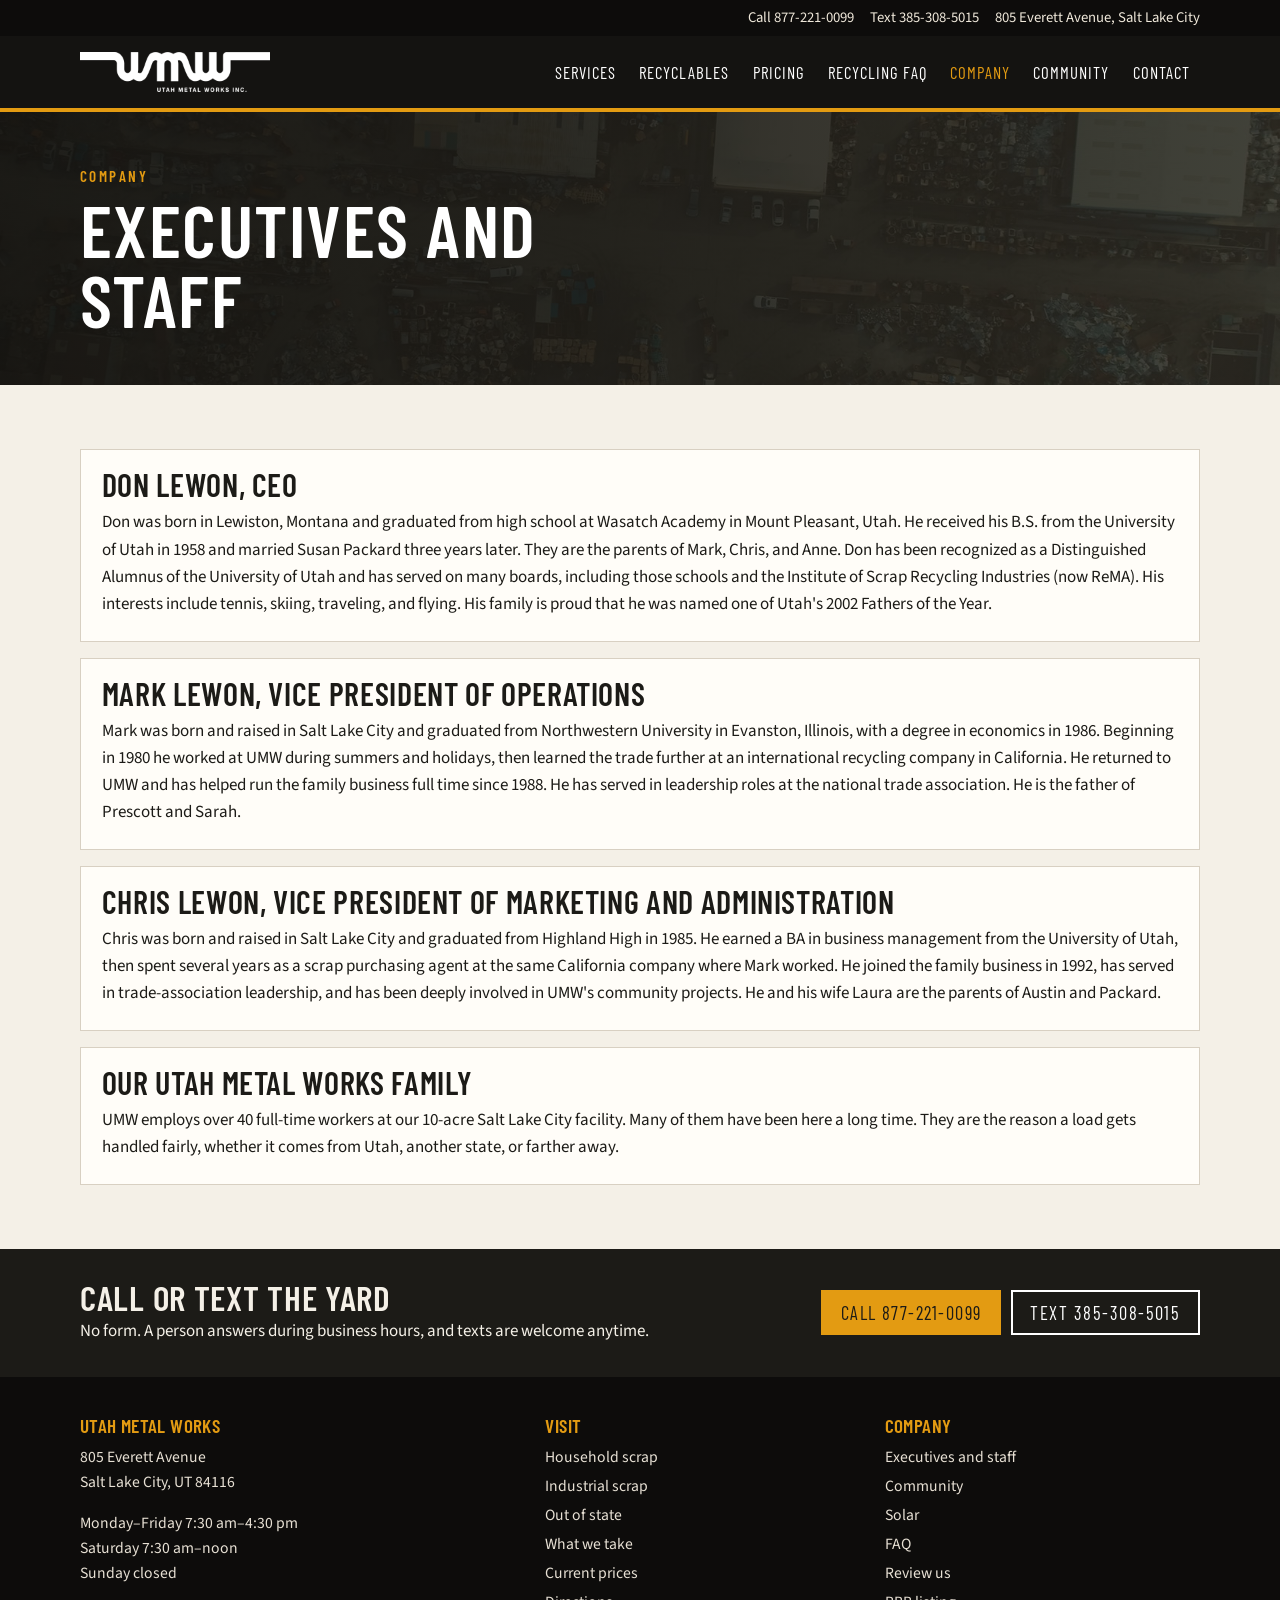
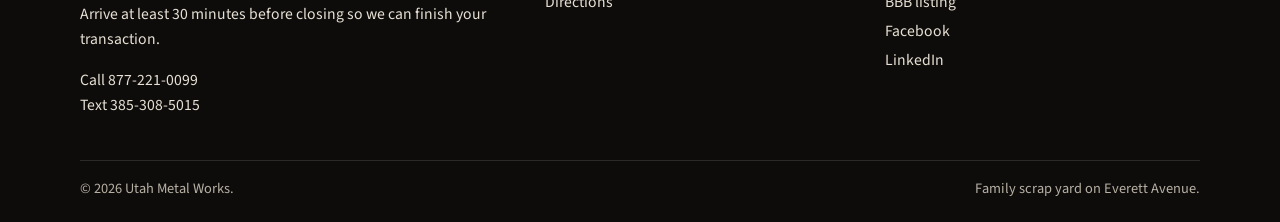
==== executives-and-staff/index.html @ 24045dce "Add a static GitHub Pages site for Utah Metal Works. Plain HTML replacement for the public yard site" ====
<!DOCTYPE html>
<html lang="en">
<head>
  <meta charset="utf-8">
  <meta name="viewport" content="width=device-width, initial-scale=1">
  <title>Executives and Staff – Utah Metal Works</title>
  <meta name="description" content="Utah Metal Works is run by the Lewon family: Don Lewon, Mark Lewon, and Chris Lewon, with a crew of about 40 at the Salt Lake City yard.">
  <link rel="icon" href="/assets/img/favicon.gif">
  <link rel="preconnect" href="https://fonts.googleapis.com">
  <link rel="preconnect" href="https://fonts.gstatic.com" crossorigin>
  <link href="https://fonts.googleapis.com/css2?family=Barlow+Condensed:wght@500;600;700&family=Source+Sans+3:ital,wght@0,400;0,600;0,700;1,400&display=swap" rel="stylesheet">
  <link rel="stylesheet" href="/assets/css/site.css">
  
</head>
<body>

<a class="skip" href="#content">Skip to content</a>
<div class="utility">
  <div class="wrap">
    <a href="tel:8772210099">Call 877-221-0099</a>
    <a href="sms:3853085015">Text 385-308-5015</a>
    <a class="street" href="/contact/">805 Everett Avenue, Salt Lake City</a>
  </div>
</div>
<header class="site-header">
  <div class="wrap bar">
    <a class="logo" href="/"><img src="/assets/img/logo-white.png" width="285" height="54" alt="Utah Metal Works"></a>
    <button class="nav-toggle" type="button" aria-expanded="false" aria-controls="site-nav">Menu</button>
    <nav class="site-nav" id="site-nav" aria-label="Primary">
      <div class="dropdown">
        <a href="/household-scrap/">Services</a>
        <div class="dropdown-panel">
          <a href="/household-scrap/">Household Scrap</a>
          <a href="/industrial-scrap/">Industrial Scrap</a>
          <a href="/buyers-information/">Buyers Information</a>
          <a href="/out-of-state-recycling/">Out of State Recycling</a>
        </div>
      </div>
      <a href="/recyclables/">Recyclables</a>
      <a href="/pricing/">Pricing</a>
      <a href="/recycling-faq/">Recycling FAQ</a>
      <div class="dropdown">
        <a href="/executives-and-staff/" aria-current="page">Company</a>
        <div class="dropdown-panel">
          <a href="/executives-and-staff/" aria-current="page">Executives and Staff</a>
          <a href="/review-us/">Review Us</a>
        </div>
      </div>
      <div class="dropdown">
        <a href="/community/">Community</a>
        <div class="dropdown-panel">
          <a href="/community/">Community</a>
          <a href="/solar/">Solar</a>
        </div>
      </div>
      <a href="/contact/">Contact</a>
    </nav>
  </div>
</header>

<main id="content">

<header class="page-hero">
  <div class="wrap">
    <p class="eyebrow">Company</p>
    <h1>Executives and staff</h1>
  </div>
</header>

<section>
  <div class="wrap people">
    <article class="person">
      <h2>Don Lewon, CEO</h2>
      <p>Don was born in Lewiston, Montana and graduated from high school at Wasatch Academy in Mount Pleasant, Utah. He received his B.S. from the University of Utah in 1958 and married Susan Packard three years later. They are the parents of Mark, Chris, and Anne. Don has been recognized as a Distinguished Alumnus of the University of Utah and has served on many boards, including those schools and the Institute of Scrap Recycling Industries (now ReMA). His interests include tennis, skiing, traveling, and flying. His family is proud that he was named one of Utah's 2002 Fathers of the Year.</p>
    </article>
    <article class="person">
      <h2>Mark Lewon, Vice President of Operations</h2>
      <p>Mark was born and raised in Salt Lake City and graduated from Northwestern University in Evanston, Illinois, with a degree in economics in 1986. Beginning in 1980 he worked at UMW during summers and holidays, then learned the trade further at an international recycling company in California. He returned to UMW and has helped run the family business full time since 1988. He has served in leadership roles at the national trade association. He is the father of Prescott and Sarah.</p>
    </article>
    <article class="person">
      <h2>Chris Lewon, Vice President of Marketing and Administration</h2>
      <p>Chris was born and raised in Salt Lake City and graduated from Highland High in 1985. He earned a BA in business management from the University of Utah, then spent several years as a scrap purchasing agent at the same California company where Mark worked. He joined the family business in 1992, has served in trade-association leadership, and has been deeply involved in UMW's community projects. He and his wife Laura are the parents of Austin and Packard.</p>
    </article>
    <article class="person">
      <h2>Our Utah Metal Works family</h2>
      <p>UMW employs over 40 full-time workers at our 10-acre Salt Lake City facility. Many of them have been here a long time. They are the reason a load gets handled fairly, whether it comes from Utah, another state, or farther away.</p>
    </article>
  </div>
</section>

</main>

<section class="invite">
  <div class="wrap">
    <div>
      <h2>Call or text the yard</h2>
      <p>No form. A person answers during business hours, and texts are welcome anytime.</p>
    </div>
    <div class="actions">
      <a class="btn btn-gold" href="tel:8772210099">Call 877-221-0099</a>
      <a class="btn btn-ghost" href="sms:3853085015">Text 385-308-5015</a>
    </div>
  </div>
</section>


<footer class="footer">
  <div class="wrap footer-grid">
    <div>
      <h2>Utah Metal Works</h2>
      <p>805 Everett Avenue<br>Salt Lake City, UT 84116</p>
      <p>Monday–Friday 7:30 am–4:30 pm<br>Saturday 7:30 am–noon<br>Sunday closed</p>
      <p>Arrive at least 30 minutes before closing so we can finish your transaction.</p>
      <p><a href="tel:8772210099">Call 877-221-0099</a><br><a href="sms:3853085015">Text 385-308-5015</a></p>
    </div>
    <div>
      <h2>Visit</h2>
      <ul>
        <li><a href="/household-scrap/">Household scrap</a></li>
        <li><a href="/industrial-scrap/">Industrial scrap</a></li>
        <li><a href="/out-of-state-recycling/">Out of state</a></li>
        <li><a href="/recyclables/">What we take</a></li>
        <li><a href="/pricing/">Current prices</a></li>
        <li><a href="/contact/">Directions</a></li>
      </ul>
    </div>
    <div>
      <h2>Company</h2>
      <ul>
        <li><a href="/executives-and-staff/">Executives and staff</a></li>
        <li><a href="/community/">Community</a></li>
        <li><a href="/solar/">Solar</a></li>
        <li><a href="/recycling-faq/">FAQ</a></li>
        <li><a href="/review-us/">Review us</a></li>
        <li><a href="https://www.bbb.org/us/ut/salt-lake-city/profile/recycling-center/utah-metal-works-inc-1126-86080009">BBB listing</a></li>
        <li><a href="https://www.facebook.com/Utah-Metal-Works-Inc-423974660949851/">Facebook</a></li>
        <li><a href="https://www.linkedin.com/company/8214620/">LinkedIn</a></li>
      </ul>
    </div>
  </div>
  <div class="wrap legal">
    <span>© 2026 Utah Metal Works.</span>
    <span>Family scrap yard on Everett Avenue.</span>
  </div>
</footer>

<script src="/assets/js/site.js"></script>
</body>
</html>
---- assets/css/site.css ----
:root {
  --ink: #1c1b17;
  --muted: #5e584e;
  --paper: #f4f0e7;
  --paper-2: #e8e2d4;
  --card: #fffdf8;
  --line: #d8d0c2;
  --header: #141311;
  --gold: #e39b12;
  --gold-deep: #a86e08;
  --green: #7d9414;
  --shade: rgba(12, 11, 9, 0.55);
  --shadow: 0 16px 40px rgba(28, 27, 23, 0.12);
  --serif: "Source Sans 3", "Segoe UI", sans-serif;
  --display: "Barlow Condensed", "Arial Narrow", Impact, sans-serif;
  --wrap: 1120px;
  --header-h: 4.5rem;
}

*,
*::before,
*::after { box-sizing: border-box; }

html { scroll-behavior: smooth; }

body {
  margin: 0;
  color: var(--ink);
  background: var(--paper);
  font-family: var(--serif);
  font-size: 1.0625rem;
  line-height: 1.6;
  overflow-x: clip;
}

img { max-width: 100%; height: auto; display: block; }

a { color: var(--gold-deep); }
a:hover { color: var(--ink); }
:focus-visible { outline: 3px solid var(--gold); outline-offset: 2px; }

h1, h2, h3, .display {
  font-family: var(--display);
  font-weight: 600;
  letter-spacing: 0.02em;
  line-height: 0.95;
  margin: 0 0 0.6rem;
}

h1 { font-size: clamp(2.6rem, 6vw, 4.6rem); text-transform: uppercase; }
h2 { font-size: clamp(2rem, 4vw, 2.8rem); text-transform: uppercase; }
h3 { font-size: 1.55rem; text-transform: uppercase; letter-spacing: 0.04em; }

p { margin: 0 0 1rem; }

.skip {
  position: absolute;
  left: 1rem;
  top: -4rem;
  background: var(--gold);
  color: var(--ink);
  padding: 0.5rem 0.8rem;
  z-index: 20;
}
.skip:focus { top: 0.5rem; }

.wrap {
  width: min(var(--wrap), calc(100% - 2.5rem));
  margin-inline: auto;
}

.eyebrow {
  font-family: var(--display);
  text-transform: uppercase;
  letter-spacing: 0.16em;
  font-size: 0.95rem;
  font-weight: 600;
  color: var(--gold);
  margin: 0 0 0.4rem;
}

.muted { color: var(--muted); }

/* Header */
.utility {
  background: #0d0c0b;
  color: #efe8da;
  font-size: 0.92rem;
}
.utility .wrap {
  display: flex;
  flex-wrap: wrap;
  gap: 0.35rem 1rem;
  justify-content: flex-end;
  padding: 0.4rem 0;
  min-width: 0;
}
.utility a { color: #efe8da; text-decoration: none; }
.utility a:hover { color: var(--gold); }

.site-header {
  position: sticky;
  top: 0;
  z-index: 10;
  background: var(--header);
  color: #fff;
  border-bottom: 4px solid var(--gold);
}
.site-header .bar {
  display: flex;
  align-items: center;
  gap: 1rem;
  min-height: var(--header-h);
}
.logo { display: flex; align-items: center; margin-right: auto; min-width: 0; }
.logo img { height: 40px; width: 190px; max-width: 58vw; }

.nav-toggle {
  display: none;
  flex-shrink: 0;
  background: transparent;
  color: #fff;
  border: 1px solid rgba(255,255,255,0.45);
  font-family: var(--display);
  letter-spacing: 0.12em;
  text-transform: uppercase;
  padding: 0.45rem 0.75rem;
  font-size: 1.05rem;
}

.site-nav { display: flex; align-items: center; gap: 0.15rem; }
.site-nav a {
  color: #fff;
  text-decoration: none;
  font-family: var(--display);
  text-transform: uppercase;
  letter-spacing: 0.06em;
  font-size: 1.05rem;
  padding: 0.45rem 0.65rem;
  display: inline-block;
}
.site-nav a:hover,
.site-nav a[aria-current="page"] { color: var(--gold); }

.dropdown { position: relative; }
.dropdown-panel {
  display: none;
  position: absolute;
  top: 100%;
  left: 0;
  min-width: 15rem;
  background: #221f1b;
  padding: 0.4rem 0;
  box-shadow: var(--shadow);
}
.dropdown-panel a { display: block; padding: 0.45rem 0.9rem; }
.dropdown:hover .dropdown-panel,
.dropdown:focus-within .dropdown-panel { display: block; }

/* Hero */
.hero {
  position: relative;
  min-height: 78vh;
  display: grid;
  align-items: end;
  color: #fff;
  background: #141311 url("/assets/img/hero-poster.jpg") center/cover no-repeat;
  overflow: hidden;
}
.hero-video {
  position: absolute;
  inset: 0;
  width: 100%;
  height: 100%;
  min-width: 0;
  max-width: 100%;
  object-fit: cover;
}
.hero-shade {
  position: absolute;
  inset: 0;
  background:
    linear-gradient(180deg, rgba(12,11,9,0.25) 0%, rgba(12,11,9,0.2) 40%, rgba(12,11,9,0.82) 100%);
}
.hero-copy {
  position: relative;
  padding: 4.5rem 0 3.2rem;
  max-width: 46rem;
}
.hero h1, .hero p { overflow-wrap: break-word; }
.hero h1 { margin-bottom: 0.7rem; }
.hero p { font-size: 1.25rem; max-width: 36rem; }
.hero .actions { display: flex; flex-wrap: wrap; gap: 0.75rem; margin-top: 1.2rem; }

.btn {
  display: inline-block;
  text-decoration: none;
  font-family: var(--display);
  text-transform: uppercase;
  letter-spacing: 0.08em;
  font-size: 1.15rem;
  padding: 0.7rem 1.1rem;
  border: 2px solid transparent;
  line-height: 1;
}
.btn-gold { background: var(--gold); color: var(--ink); }
.btn-gold:hover { background: #f0b02a; color: var(--ink); }
.btn-ghost { border-color: #fff; color: #fff; background: transparent; }
.btn-ghost:hover { background: #fff; color: var(--ink); }
.btn-ink { background: var(--ink); color: #fff; }
.btn-ink:hover { background: #000; color: #fff; }

/* Sections */
section { padding: 4rem 0; }
.band { background: var(--paper-2); }
.band-ink { background: var(--header); color: #f4f0e7; }
.band-ink a { color: var(--gold); }

.split {
  display: grid;
  grid-template-columns: 1.1fr 0.9fr;
  gap: 2rem;
  align-items: center;
}
.split img { width: 100%; height: 100%; object-fit: cover; max-height: 420px; }

.cards {
  display: grid;
  grid-template-columns: 1fr 1fr;
  gap: 1.25rem;
}
.card {
  background: var(--card);
  border: 1px solid var(--line);
  padding: 1.4rem 1.4rem 1.2rem;
  box-shadow: 0 1px 0 rgba(28,27,23,0.04);
}
.card h2 { font-size: 2rem; }

.hours {
  display: grid;
  grid-template-columns: repeat(3, 1fr);
  gap: 1rem;
  margin: 1rem 0 0;
  padding: 0;
  list-style: none;
}
.hours li {
  background: var(--card);
  border-top: 4px solid var(--gold);
  padding: 1rem 1.1rem;
}
.hours strong { display: block; font-family: var(--display); font-size: 1.35rem; text-transform: uppercase; letter-spacing: 0.04em; }

.tabs { display: grid; grid-template-columns: 16rem 1fr; gap: 1.5rem; align-items: start; }
.tablist { display: grid; gap: 0.4rem; }
.tablist button {
  text-align: left;
  background: transparent;
  border: 1px solid var(--line);
  font-family: var(--display);
  text-transform: uppercase;
  letter-spacing: 0.05em;
  font-size: 1.15rem;
  padding: 0.75rem 0.9rem;
  cursor: pointer;
  color: var(--ink);
}
.tablist button[aria-selected="true"] {
  background: var(--ink);
  color: #fff;
  border-color: var(--ink);
}
.tabpanel { background: var(--card); border: 1px solid var(--line); padding: 1.4rem 1.5rem; }
.tabpanel[hidden] { display: none; }

.quotes {
  display: grid;
  grid-template-columns: repeat(3, 1fr);
  gap: 1rem;
}
blockquote {
  margin: 0;
  background: var(--card);
  border-left: 4px solid var(--gold);
  padding: 1.1rem 1.2rem;
}
blockquote p { font-size: 1.02rem; }
blockquote footer { color: var(--muted); font-family: var(--display); letter-spacing: 0.06em; text-transform: uppercase; }

.fact {
  display: grid;
  grid-template-columns: auto 1fr;
  gap: 1.2rem;
  align-items: center;
}
.fact b {
  font-family: var(--display);
  font-size: clamp(4rem, 8vw, 6.5rem);
  line-height: 0.8;
  color: var(--gold);
  font-weight: 600;
}

.gallery {
  display: grid;
  grid-template-columns: repeat(4, 1fr);
  gap: 0.55rem;
}
.shot {
  padding: 0;
  border: 0;
  background: #222;
  cursor: zoom-in;
  display: block;
  width: 100%;
}
.shot img { width: 100%; aspect-ratio: 3/2; object-fit: cover; }
.shot:focus-visible { outline: 3px solid var(--gold); outline-offset: 2px; }

dialog.lightbox {
  border: 0;
  padding: 0;
  background: transparent;
  max-width: min(960px, 94vw);
}
dialog.lightbox::backdrop { background: rgba(8,7,6,0.86); }
dialog.lightbox img { width: 100%; max-height: 82vh; object-fit: contain; background: #111; }
dialog.lightbox form { display: flex; justify-content: flex-end; margin-bottom: 0.4rem; }
dialog.lightbox button {
  background: var(--gold);
  border: 0;
  font-family: var(--display);
  text-transform: uppercase;
  letter-spacing: 0.08em;
  padding: 0.4rem 0.7rem;
  cursor: pointer;
}

.grid-items {
  display: grid;
  grid-template-columns: repeat(auto-fill, minmax(160px, 1fr));
  gap: 0.8rem;
}
.item {
  background: var(--card);
  border: 1px solid var(--line);
  text-align: center;
  padding: 0.8rem 0.6rem 0.9rem;
}
.item img {
  width: 100%;
  aspect-ratio: 1;
  object-fit: cover;
  margin-bottom: 0.55rem;
  background: #efeae0;
}
.item span {
  display: block;
  font-family: var(--display);
  text-transform: uppercase;
  letter-spacing: 0.04em;
  font-size: 1.05rem;
  line-height: 1.15;
}

.prose { max-width: 44rem; }
.prose ul, .prose ol { margin: 0 0 1rem; padding-left: 1.2rem; }
.prose li { margin: 0.25rem 0; }
.prose h2 { margin-top: 2rem; }
.prose h3 { margin-top: 1.4rem; }

.groups { display: grid; grid-template-columns: 1fr 1fr; gap: 1rem; }
.group { background: var(--card); border: 1px solid var(--line); padding: 1rem 1.1rem 0.4rem; }
.group h3 { font-size: 1.25rem; }

.steps { list-style: none; padding: 0; margin: 1.2rem 0 0; display: grid; gap: 0.8rem; }
.steps li {
  display: grid;
  grid-template-columns: auto 1fr;
  gap: 0.9rem;
  background: var(--card);
  border: 1px solid var(--line);
  padding: 1rem;
}
.steps b {
  font-family: var(--display);
  font-size: 2.4rem;
  color: var(--gold-deep);
  line-height: 1;
}

.people { display: grid; gap: 1rem; }
.person { background: var(--card); border: 1px solid var(--line); padding: 1.2rem 1.3rem 0.4rem; }
.person h2 { font-size: 2rem; }

.faq { display: grid; gap: 0.55rem; }
.faq details {
  background: var(--card);
  border: 1px solid var(--line);
  padding: 0.7rem 1rem;
}
.faq summary {
  cursor: pointer;
  font-family: var(--display);
  font-size: 1.3rem;
  letter-spacing: 0.03em;
  text-transform: uppercase;
}
.faq details p:last-child { margin-bottom: 0.3rem; }

.price-wrap { overflow-x: auto; background: var(--card); border: 1px solid var(--line); }
table.prices { width: 100%; border-collapse: collapse; min-width: 28rem; }
table.prices th, table.prices td {
  text-align: left;
  padding: 0.7rem 1rem;
  border-bottom: 1px solid var(--line);
}
table.prices th {
  font-family: var(--display);
  text-transform: uppercase;
  letter-spacing: 0.06em;
  font-size: 1rem;
  background: var(--ink);
  color: #fff;
}
table.prices td:last-child, table.prices th:last-child {
  text-align: right;
  font-variant-numeric: tabular-nums;
  white-space: nowrap;
  font-weight: 600;
}
table.prices tr:nth-child(even) td { background: #faf7f1; }

.pair { display: grid; grid-template-columns: 1fr 1fr; gap: 1rem; margin: 1rem 0 1.4rem; }
.pair img { width: 100%; height: 280px; object-fit: cover; }

.contact-grid {
  display: grid;
  grid-template-columns: 1fr 1fr;
  gap: 1.5rem;
  align-items: start;
}
.phones { display: grid; gap: 0.7rem; margin: 1rem 0; }
.phones a {
  display: block;
  text-decoration: none;
  background: var(--card);
  border: 1px solid var(--line);
  border-left: 4px solid var(--gold);
  padding: 0.9rem 1rem;
  color: var(--ink);
}
.phones a strong {
  display: block;
  font-family: var(--display);
  font-size: 2rem;
  letter-spacing: 0.03em;
}
.phones a span { color: var(--muted); font-size: 0.95rem; }
.map-frame { border: 0; width: 100%; height: 360px; background: var(--paper-2); }

.invite {
  background: var(--ink);
  color: #f4f0e7;
  padding: 2rem 0;
}
.invite .wrap { display: flex; flex-wrap: wrap; gap: 1rem 2rem; align-items: center; justify-content: space-between; }
.invite h2 { margin: 0; font-size: 2.2rem; }
.invite p { margin: 0.2rem 0 0; }
.invite .actions { display: flex; gap: 0.6rem; flex-wrap: wrap; }

.badges { display: flex; flex-wrap: wrap; gap: 1.2rem; align-items: center; }
.badges img { height: 88px; width: auto; background: #fff; }

.page-hero {
  color: #fff;
  background:
    linear-gradient(90deg, rgba(14,13,11,0.82), rgba(14,13,11,0.4)),
    url("/assets/img/bg-contact.jpg") center/cover no-repeat;
  padding: 3.2rem 0 2.6rem;
}
.page-hero h1 { max-width: 16ch; }

.footer {
  background: #0d0c0b;
  color: #e7e0d4;
  padding: 2.5rem 0 1.4rem;
  font-size: 0.98rem;
}
.footer a { color: #e7e0d4; text-decoration: none; }
.footer a:hover { color: var(--gold); }
.footer-grid {
  display: grid;
  grid-template-columns: 1.4fr 1fr 1fr;
  gap: 1.5rem;
}
.footer h2 { font-size: 1.2rem; color: var(--gold); }
.footer ul { list-style: none; margin: 0; padding: 0; }
.footer li { margin: 0.25rem 0; }
.legal {
  margin-top: 1.6rem;
  padding-top: 1rem;
  border-top: 1px solid rgba(255,255,255,0.12);
  display: flex;
  justify-content: space-between;
  gap: 1rem;
  flex-wrap: wrap;
  color: #b7b0a4;
  font-size: 0.9rem;
}

@media (max-width: 900px) {
  .nav-toggle {
    display: inline-block;
    background: var(--gold);
    color: var(--ink);
    border-color: var(--gold);
  }
  .utility .street { display: none; }
  .hero h1 { font-size: 2.7rem; }
  .site-nav {
    display: none;
    position: absolute;
    left: 0;
    right: 0;
    top: 100%;
    background: #1a1815;
    padding: 0.5rem 0 1rem;
    flex-direction: column;
    align-items: stretch;
    border-bottom: 4px solid var(--gold);
  }
  body.nav-open .site-nav { display: flex; }
  .dropdown-panel { position: static; display: block; background: transparent; box-shadow: none; padding-left: 0.6rem; }
  .site-header { position: sticky; }
  .site-header .bar { position: relative; }
  .split, .cards, .quotes, .tabs, .groups, .contact-grid, .pair, .footer-grid, .hours {
    grid-template-columns: 1fr;
  }
  .gallery { grid-template-columns: 1fr 1fr; }
  .fact { grid-template-columns: 1fr; }
  .hero { min-height: 70vh; }
}

@media (max-width: 560px) {
  .gallery { grid-template-columns: 1fr 1fr; }
  .wrap { width: min(var(--wrap), calc(100% - 1.5rem)); }
}

@media (prefers-reduced-motion: reduce) {
  html { scroll-behavior: auto; }
  .hero-video { display: none; }
}

@media print {
  .utility, .site-header, .hero-video, .footer, .invite, .nav-toggle, dialog { display: none !important; }
  body { background: #fff; }
  a { color: #000; text-decoration: none; }
}
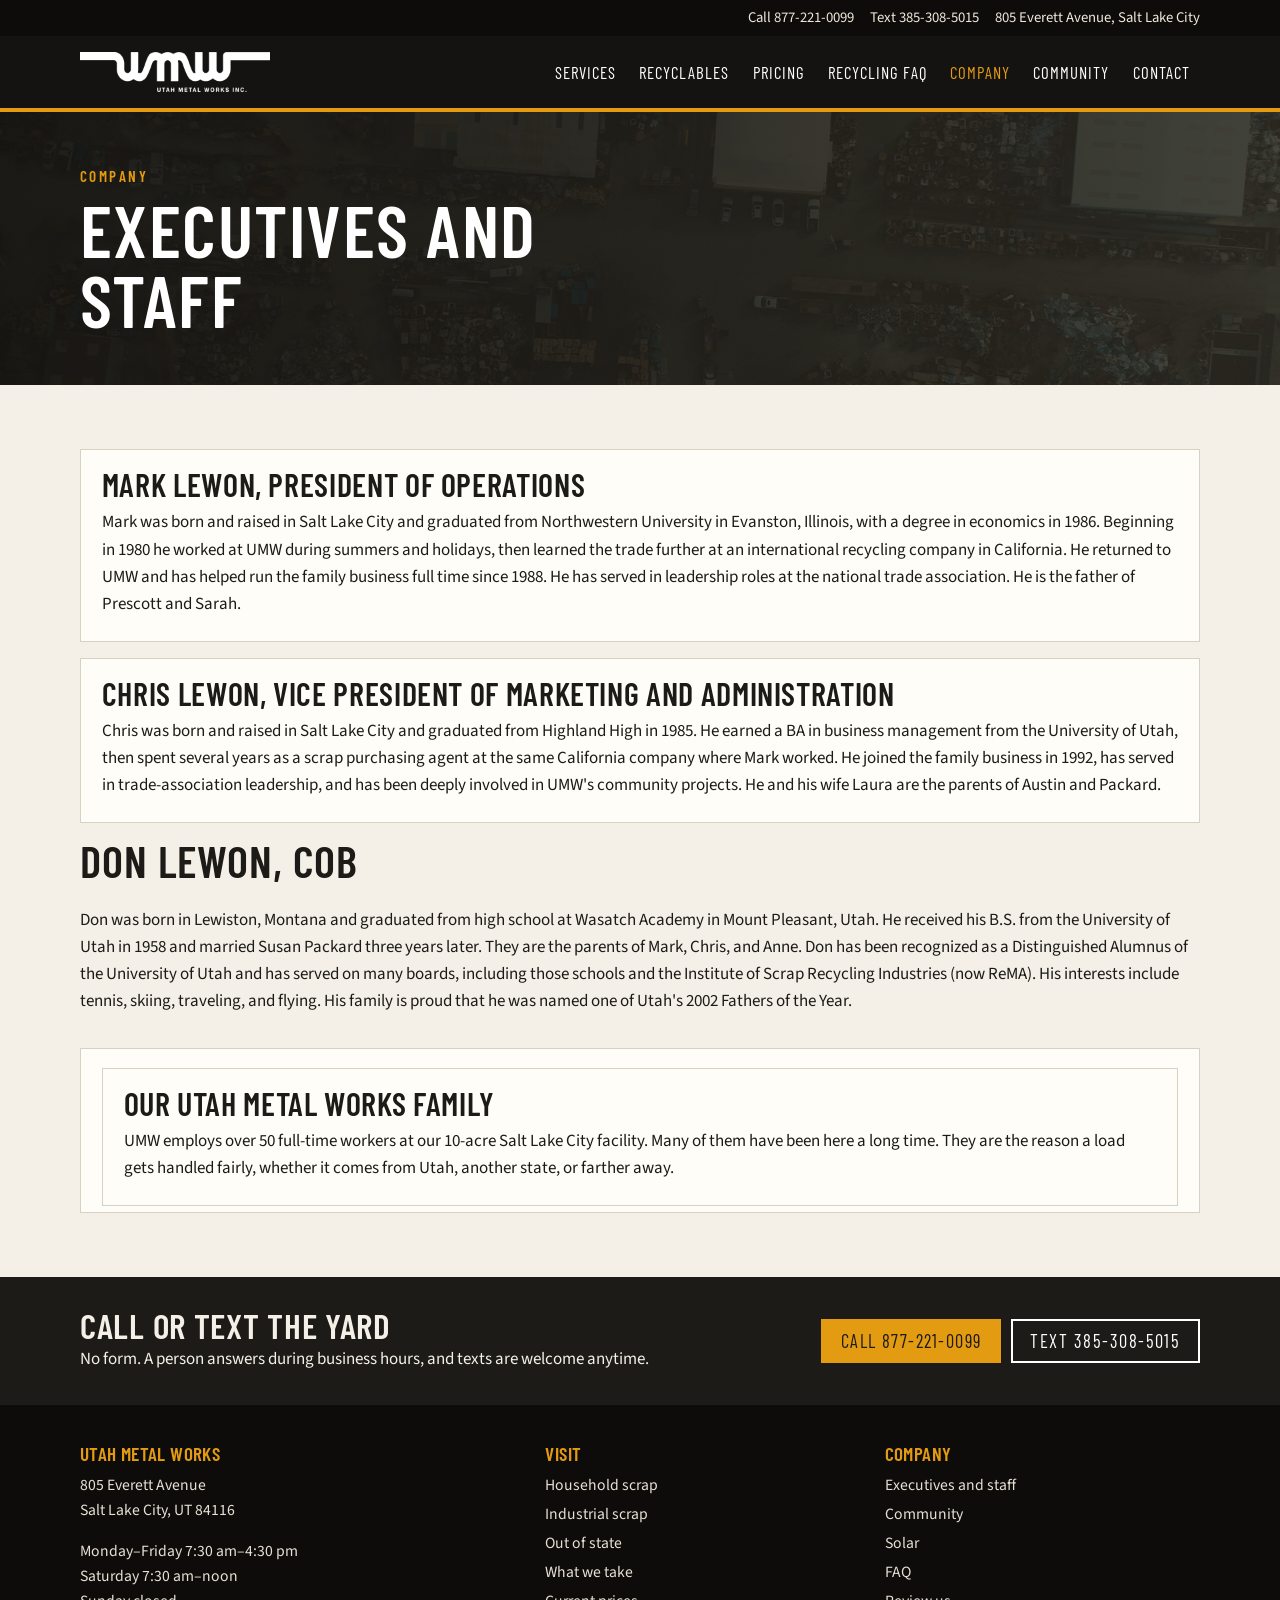
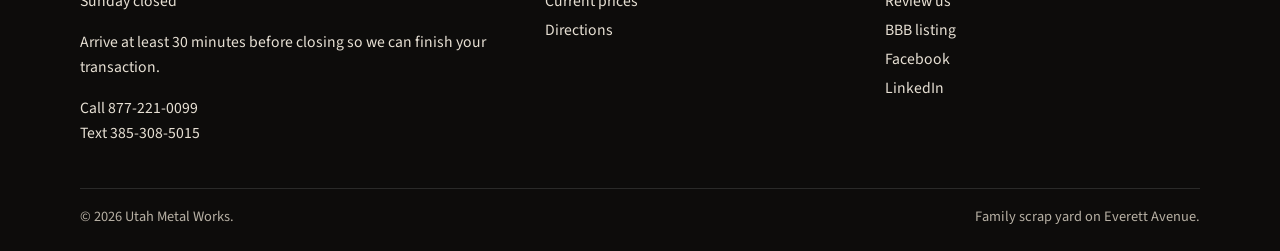
==== commit cedd9a44: "Revise staff titles and update employee count Updated the description meta tag and modified staff ti" ====
--- a/executives-and-staff/index.html
+++ b/executives-and-staff/index.html
@@ -4,7 +4,7 @@
   <meta charset="utf-8">
   <meta name="viewport" content="width=device-width, initial-scale=1">
   <title>Executives and Staff – Utah Metal Works</title>
-  <meta name="description" content="Utah Metal Works is run by the Lewon family: Don Lewon, Mark Lewon, and Chris Lewon, with a crew of about 40 at the Salt Lake City yard.">
+  <meta name="description" content="Utah Metal Works is run by the Lewon family: Mark Lewon, and Chris Lewon, with a crew of about 50 at the Salt Lake City yard.">
   <link rel="icon" href="/assets/img/favicon.gif">
   <link rel="preconnect" href="https://fonts.googleapis.com">
   <link rel="preconnect" href="https://fonts.gstatic.com" crossorigin>
@@ -70,20 +70,21 @@
 <section>
   <div class="wrap people">
     <article class="person">
-      <h2>Don Lewon, CEO</h2>
-      <p>Don was born in Lewiston, Montana and graduated from high school at Wasatch Academy in Mount Pleasant, Utah. He received his B.S. from the University of Utah in 1958 and married Susan Packard three years later. They are the parents of Mark, Chris, and Anne. Don has been recognized as a Distinguished Alumnus of the University of Utah and has served on many boards, including those schools and the Institute of Scrap Recycling Industries (now ReMA). His interests include tennis, skiing, traveling, and flying. His family is proud that he was named one of Utah's 2002 Fathers of the Year.</p>
-    </article>
-    <article class="person">
-      <h2>Mark Lewon, Vice President of Operations</h2>
+      <h2>Mark Lewon, President of Operations</h2>
       <p>Mark was born and raised in Salt Lake City and graduated from Northwestern University in Evanston, Illinois, with a degree in economics in 1986. Beginning in 1980 he worked at UMW during summers and holidays, then learned the trade further at an international recycling company in California. He returned to UMW and has helped run the family business full time since 1988. He has served in leadership roles at the national trade association. He is the father of Prescott and Sarah.</p>
     </article>
     <article class="person">
       <h2>Chris Lewon, Vice President of Marketing and Administration</h2>
       <p>Chris was born and raised in Salt Lake City and graduated from Highland High in 1985. He earned a BA in business management from the University of Utah, then spent several years as a scrap purchasing agent at the same California company where Mark worked. He joined the family business in 1992, has served in trade-association leadership, and has been deeply involved in UMW's community projects. He and his wife Laura are the parents of Austin and Packard.</p>
     </article>
+<h2>Don Lewon, COB</h2>
+      <p>Don was born in Lewiston, Montana and graduated from high school at Wasatch Academy in Mount Pleasant, Utah. He received his B.S. from the University of Utah in 1958 and married Susan Packard three years later. They are the parents of Mark, Chris, and Anne. Don has been recognized as a Distinguished Alumnus of the University of Utah and has served on many boards, including those schools and the Institute of Scrap Recycling Industries (now ReMA). His interests include tennis, skiing, traveling, and flying. His family is proud that he was named one of Utah's 2002 Fathers of the Year.</p>
+    </article>
+    <article class="person">
+    
     <article class="person">
       <h2>Our Utah Metal Works family</h2>
-      <p>UMW employs over 40 full-time workers at our 10-acre Salt Lake City facility. Many of them have been here a long time. They are the reason a load gets handled fairly, whether it comes from Utah, another state, or farther away.</p>
+      <p>UMW employs over 50 full-time workers at our 10-acre Salt Lake City facility. Many of them have been here a long time. They are the reason a load gets handled fairly, whether it comes from Utah, another state, or farther away.</p>
     </article>
   </div>
 </section>
